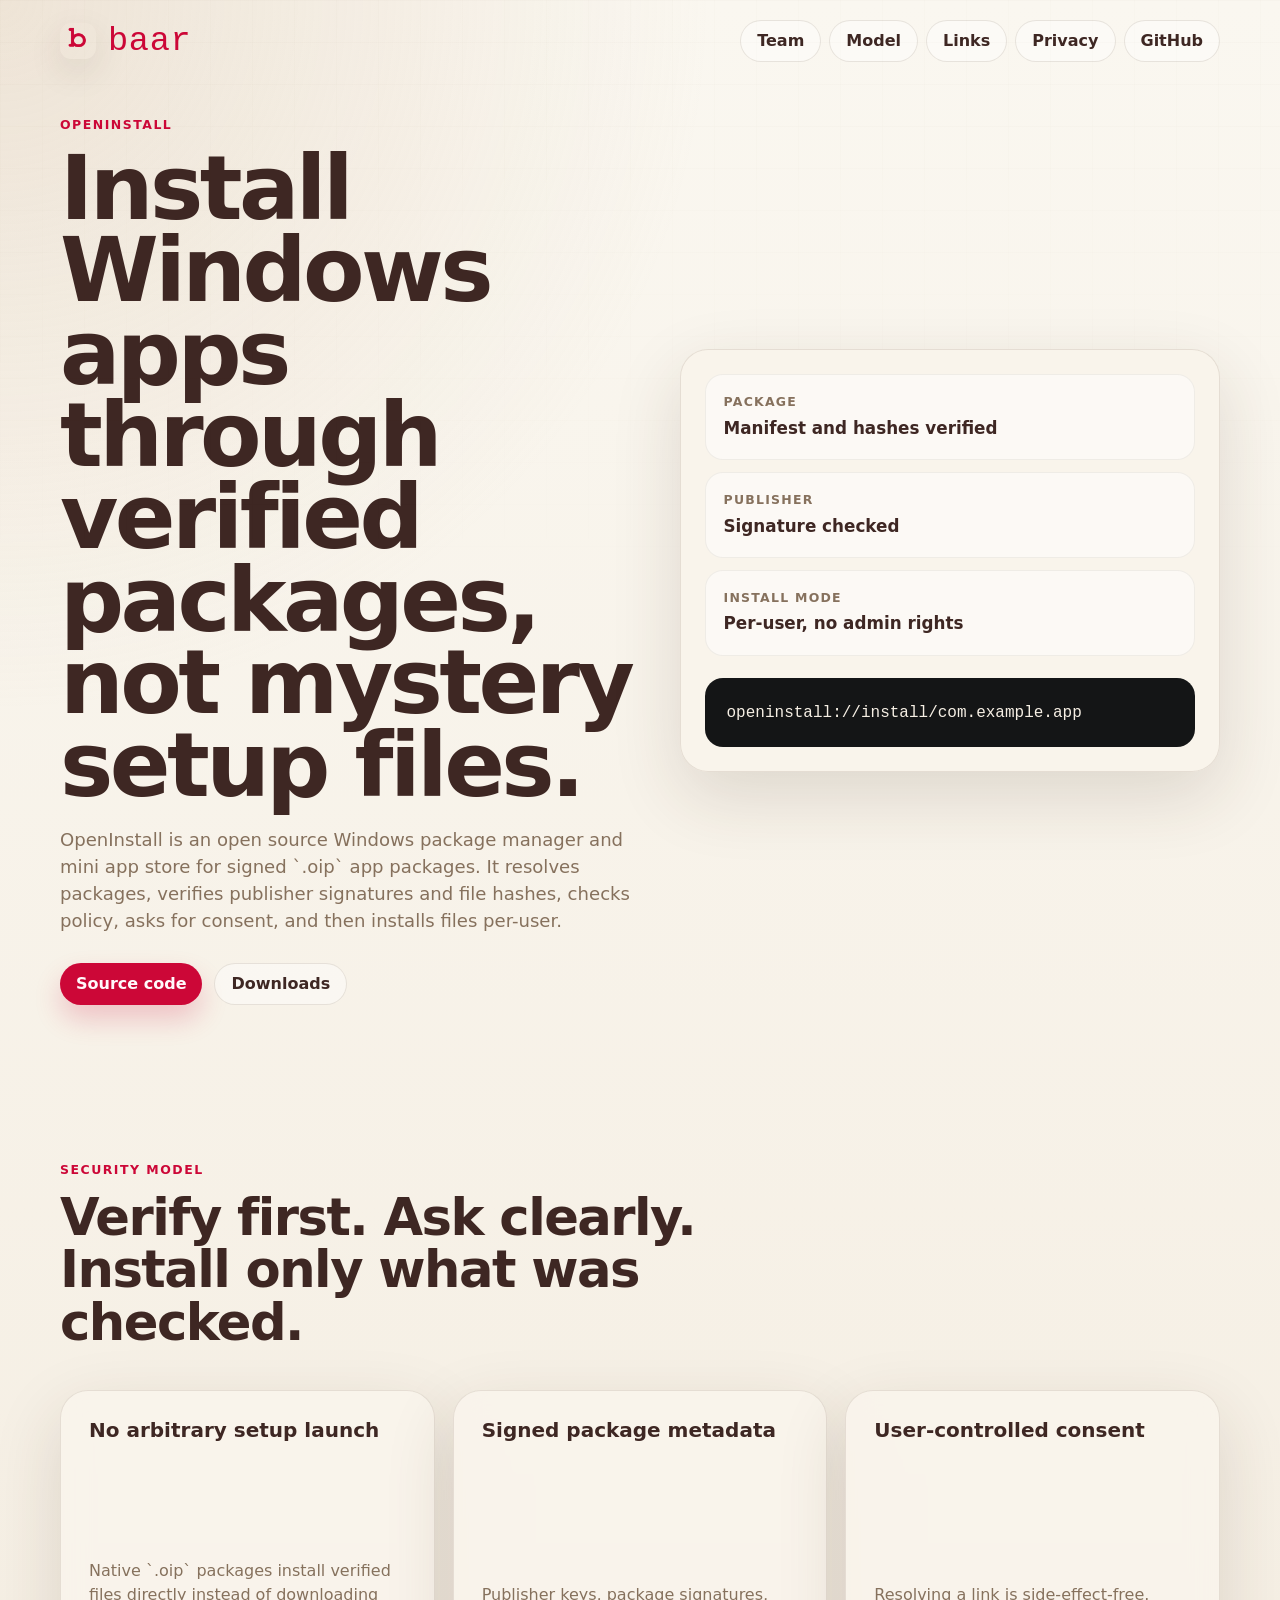
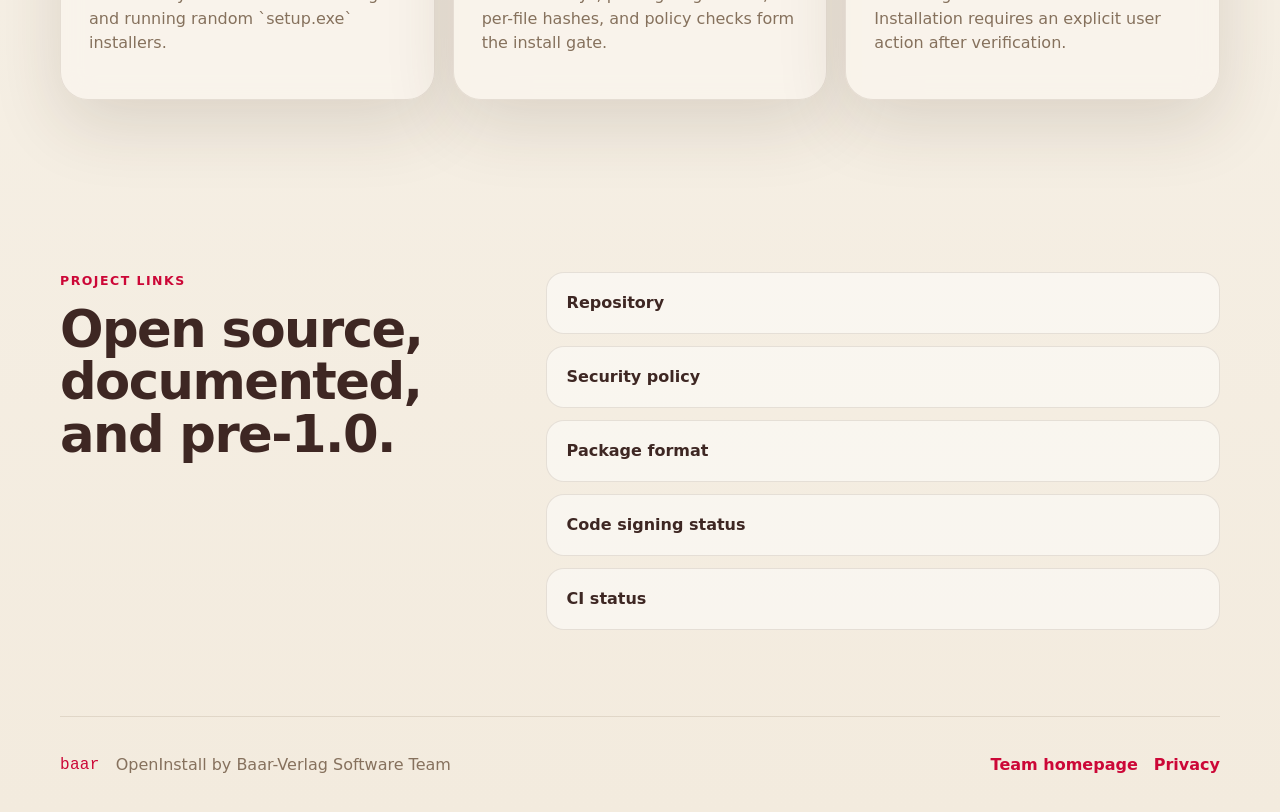
==== openinstall/index.html @ f23613c1 "site: launch Baar-Verlag software homepage" ====
<!doctype html>
<html lang="en">
  <head>
    <meta charset="utf-8" />
    <meta name="viewport" content="width=device-width, initial-scale=1" />
    <meta name="color-scheme" content="light" />
    <meta name="theme-color" content="#f7f2e8" />
    <meta
      name="description"
      content="OpenInstall is a secure Windows app installer and mini app store for signed .oip packages."
    />
    <meta property="og:title" content="OpenInstall" />
    <meta
      property="og:description"
      content="A verify-then-consent Windows installer for signed .oip packages."
    />
    <meta property="og:type" content="website" />
    <title>OpenInstall - Baar-Verlag Software Team</title>
    <link rel="icon" href="../assets/baar-icon.png" />
    <link rel="stylesheet" href="../styles.css" />
  </head>
  <body>
    <header class="site-header">
      <a class="brand" href="../" aria-label="Baar-Verlag Software Team home">
        <img src="../assets/baar-icon.png" alt="" />
        <span class="wordmark">baar</span>
      </a>
      <nav aria-label="Primary navigation">
        <a href="../">Team</a>
        <a href="#model">Model</a>
        <a href="#links">Links</a>
        <a href="../privacy.html">Privacy</a>
        <a href="https://github.com/baar-Software/OpenInstall">GitHub</a>
      </nav>
    </header>

    <main>
      <section class="hero product-hero">
        <div class="hero-copy">
          <p class="eyebrow">OpenInstall</p>
          <h1>Install Windows apps through verified packages, not mystery setup files.</h1>
          <p>
            OpenInstall is an open source Windows package manager and mini app
            store for signed `.oip` app packages. It resolves packages, verifies
            publisher signatures and file hashes, checks policy, asks for
            consent, and then installs files per-user.
          </p>
          <div class="hero-actions">
            <a class="primary-button" href="https://github.com/baar-Software/OpenInstall">Source code</a>
            <a class="ghost-button" href="https://github.com/baar-Software/OpenInstall/blob/main/DOWNLOAD.md">Downloads</a>
          </div>
        </div>

        <div class="install-panel">
          <div class="check-line ok">
            <span>Package</span>
            <strong>Manifest and hashes verified</strong>
          </div>
          <div class="check-line ok">
            <span>Publisher</span>
            <strong>Signature checked</strong>
          </div>
          <div class="check-line ok">
            <span>Install mode</span>
            <strong>Per-user, no admin rights</strong>
          </div>
          <div class="terminal-card">
            <code>openinstall://install/com.example.app</code>
          </div>
        </div>
      </section>

      <section id="model" class="section">
        <div class="section-heading">
          <p class="eyebrow">Security model</p>
          <h2>Verify first. Ask clearly. Install only what was checked.</h2>
        </div>
        <div class="product-grid">
          <article class="product-card">
            <h3>No arbitrary setup launch</h3>
            <p>
              Native `.oip` packages install verified files directly instead of
              downloading and running random `setup.exe` installers.
            </p>
          </article>
          <article class="product-card">
            <h3>Signed package metadata</h3>
            <p>
              Publisher keys, package signatures, per-file hashes, and
              policy checks form the install gate.
            </p>
          </article>
          <article class="product-card">
            <h3>User-controlled consent</h3>
            <p>
              Resolving a link is side-effect-free. Installation requires an
              explicit user action after verification.
            </p>
          </article>
        </div>
      </section>

      <section id="links" class="section split">
        <div class="section-heading">
          <p class="eyebrow">Project links</p>
          <h2>Open source, documented, and pre-1.0.</h2>
        </div>
        <div class="link-list">
          <a href="https://github.com/baar-Software/OpenInstall">Repository</a>
          <a href="https://github.com/baar-Software/OpenInstall/blob/main/SECURITY.md">Security policy</a>
          <a href="https://github.com/baar-Software/OpenInstall/blob/main/docs/oip-format.md">Package format</a>
          <a href="https://github.com/baar-Software/OpenInstall/blob/main/docs/code-signing.md">Code signing status</a>
          <a href="https://github.com/baar-Software/OpenInstall/actions">CI status</a>
        </div>
      </section>
    </main>

    <footer class="site-footer">
      <span class="wordmark">baar</span>
      <span>OpenInstall by Baar-Verlag Software Team</span>
      <a href="../">Team homepage</a>
      <a href="../privacy.html">Privacy</a>
    </footer>
  </body>
</html>
---- styles.css ----
:root {
  --paper: #f7f2e8;
  --paper-deep: #eee2cf;
  --panel: rgba(249, 244, 235, 0.94);
  --panel-strong: rgba(239, 228, 211, 0.96);
  --line: rgba(95, 75, 50, 0.13);
  --text: #5f4b32;
  --text-strong: #3e2723;
  --muted: #86715d;
  --accent: #cc0737;
  --accent-dark: #8d1534;
  --reader-bg: #141516;
  --reader-surface: #111213;
  --reader-page: #f4efe5;
  --shadow: 0 24px 70px rgba(66, 46, 31, 0.14);
  --shadow-soft: 0 12px 34px rgba(66, 46, 31, 0.1);
  --radius-lg: 28px;
  --radius-md: 18px;
  --radius-sm: 12px;
  --ease: cubic-bezier(0.22, 0.61, 0.36, 1);
  color: var(--text);
  background:
    radial-gradient(circle at top left, rgba(214, 190, 164, 0.34), transparent 26%),
    linear-gradient(180deg, #faf7f0 0%, #f3ebde 100%);
  font-family: "Segoe UI", "Helvetica Neue", system-ui, sans-serif;
  line-height: 1.5;
  font-weight: 400;
  text-rendering: optimizeLegibility;
  -webkit-font-smoothing: antialiased;
  -moz-osx-font-smoothing: grayscale;
}

* {
  box-sizing: border-box;
}

html {
  scroll-behavior: smooth;
}

body {
  min-width: 320px;
  margin: 0;
  color: var(--text);
  background:
    radial-gradient(circle at top left, rgba(214, 190, 164, 0.34), transparent 26%),
    linear-gradient(180deg, #faf7f0 0%, #f3ebde 100%);
}

body::before {
  content: "";
  position: fixed;
  inset: 0;
  pointer-events: none;
  background:
    linear-gradient(rgba(95, 75, 50, 0.035) 1px, transparent 1px),
    linear-gradient(90deg, rgba(95, 75, 50, 0.028) 1px, transparent 1px);
  background-size: 42px 42px;
  mask-image: linear-gradient(to bottom, rgba(0, 0, 0, 0.5), transparent 70%);
}

a {
  color: inherit;
}

:focus-visible {
  outline: 2px solid var(--accent);
  outline-offset: 3px;
  border-radius: 8px;
}

.site-header,
.site-footer {
  width: min(1160px, calc(100% - 40px));
  margin: 0 auto;
}

.site-header {
  min-height: 82px;
  display: flex;
  align-items: center;
  justify-content: space-between;
  gap: 24px;
}

.brand {
  display: inline-flex;
  align-items: center;
  gap: 12px;
  color: var(--accent);
  text-decoration: none;
}

.brand img {
  width: 36px;
  height: 36px;
  border-radius: 11px;
  box-shadow: var(--shadow-soft);
}

.wordmark {
  font-family: "Courier New", Courier, monospace;
  font-weight: 400;
  letter-spacing: 0.02em;
  color: var(--accent);
}

.brand .wordmark {
  font-size: 2.1rem;
}

nav {
  display: flex;
  align-items: center;
  gap: 8px;
  flex-wrap: wrap;
  justify-content: flex-end;
}

nav a,
.ghost-button,
.primary-button {
  border-radius: 999px;
  text-decoration: none;
  display: inline-flex;
  align-items: center;
  justify-content: center;
  min-height: 42px;
  padding: 0 16px;
  font-weight: 700;
  transition:
    transform 140ms var(--ease),
    box-shadow 140ms var(--ease),
    background 140ms var(--ease);
}

nav a,
.ghost-button {
  color: var(--text-strong);
  border: 1px solid var(--line);
  background: rgba(255, 255, 255, 0.42);
}

.primary-button {
  color: #fff9fb;
  background: var(--accent);
  box-shadow: 0 14px 28px rgba(204, 7, 55, 0.2);
}

nav a:hover,
.ghost-button:hover,
.primary-button:hover {
  transform: translateY(-1px);
  box-shadow: var(--shadow-soft);
}

main {
  width: min(1160px, calc(100% - 40px));
  margin: 0 auto;
}

.hero {
  min-height: calc(100vh - 82px);
  display: grid;
  grid-template-columns: minmax(0, 1.04fr) minmax(360px, 0.96fr);
  align-items: center;
  gap: 34px;
  padding: 34px 0 70px;
}

.product-hero {
  min-height: 680px;
}

.hero-copy {
  max-width: 680px;
}

.eyebrow {
  margin: 0 0 12px;
  color: var(--accent);
  font-weight: 800;
  text-transform: uppercase;
  font-size: 0.78rem;
  letter-spacing: 0.12em;
}

h1,
h2,
h3,
p {
  margin-top: 0;
}

h1 {
  margin-bottom: 20px;
  color: var(--text-strong);
  font-size: clamp(3rem, 7vw, 6.25rem);
  line-height: 0.92;
  letter-spacing: -0.04em;
}

h2 {
  color: var(--text-strong);
  font-size: clamp(2rem, 4vw, 3.4rem);
  line-height: 1.02;
  letter-spacing: -0.03em;
}

h3 {
  color: var(--text-strong);
  font-size: 1.25rem;
  line-height: 1.15;
}

.hero-copy > p:not(.eyebrow) {
  max-width: 40rem;
  color: var(--muted);
  font-size: 1.13rem;
}

.hero-actions,
.card-actions {
  display: flex;
  align-items: center;
  gap: 12px;
  flex-wrap: wrap;
  margin-top: 28px;
}

.reader-card,
.install-panel,
.product-card,
.principles article {
  background: var(--panel);
  border: 1px solid var(--line);
  border-radius: var(--radius-lg);
  box-shadow: var(--shadow);
  backdrop-filter: blur(14px);
}

.reader-card {
  overflow: hidden;
  padding: 16px;
  background: var(--reader-bg);
}

.reader-top {
  display: flex;
  gap: 7px;
  padding: 8px 8px 14px;
}

.reader-top span {
  width: 11px;
  height: 11px;
  border-radius: 50%;
  background: rgba(255, 255, 255, 0.22);
}

.reader-spread {
  display: grid;
  grid-template-columns: 1fr 1fr;
  gap: 10px;
  min-height: 420px;
}

.reader-spread article {
  display: flex;
  flex-direction: column;
  justify-content: flex-end;
  min-height: 420px;
  padding: 28px;
  border-radius: 18px;
  background:
    linear-gradient(145deg, rgba(255, 255, 255, 0.55), transparent 44%),
    var(--reader-page);
  color: var(--text);
}

.reader-spread h2 {
  font-size: 2.1rem;
}

.page-label {
  margin-bottom: auto;
  color: var(--accent);
  font-family: "Courier New", Courier, monospace;
}

.section {
  padding: 86px 0;
}

.section-heading {
  max-width: 720px;
  margin-bottom: 28px;
}

.product-grid {
  display: grid;
  grid-template-columns: repeat(3, minmax(0, 1fr));
  gap: 18px;
}

.product-card {
  min-height: 310px;
  padding: 28px;
  display: flex;
  flex-direction: column;
  justify-content: space-between;
}

.product-card.featured {
  grid-column: span 2;
  background: var(--panel-strong);
}

.product-card p,
.principles p {
  color: var(--muted);
}

.split {
  display: grid;
  grid-template-columns: minmax(260px, 0.8fr) minmax(0, 1.2fr);
  gap: 36px;
  align-items: start;
}

.principles {
  display: grid;
  gap: 14px;
}

.principles article {
  padding: 24px;
}

.install-panel {
  padding: 24px;
  display: grid;
  gap: 12px;
}

.check-line {
  display: grid;
  gap: 4px;
  padding: 18px;
  border-radius: var(--radius-md);
  background: rgba(255, 255, 255, 0.5);
  border: 1px solid rgba(95, 75, 50, 0.08);
}

.check-line span {
  color: var(--muted);
  font-size: 0.78rem;
  font-weight: 800;
  text-transform: uppercase;
  letter-spacing: 0.1em;
}

.check-line strong {
  color: var(--text-strong);
  font-size: 1.05rem;
}

.terminal-card {
  margin-top: 10px;
  padding: 22px;
  color: #f6efe4;
  background: var(--reader-bg);
  border-radius: var(--radius-md);
  overflow-wrap: anywhere;
}

.terminal-card code {
  font-family: "Cascadia Code", "Courier New", monospace;
}

.link-list {
  display: grid;
  gap: 12px;
}

.link-list a {
  padding: 18px 20px;
  color: var(--text-strong);
  text-decoration: none;
  border: 1px solid var(--line);
  border-radius: var(--radius-md);
  background: rgba(255, 255, 255, 0.48);
  font-weight: 750;
}

.site-footer {
  min-height: 96px;
  display: flex;
  align-items: center;
  gap: 16px;
  flex-wrap: wrap;
  color: var(--muted);
  border-top: 1px solid var(--line);
}

.site-footer a {
  color: var(--accent);
  font-weight: 700;
  text-decoration: none;
}

.site-footer a:first-of-type {
  margin-left: auto;
}

.text-page {
  max-width: 820px;
  min-height: calc(100vh - 178px);
}

.text-page h1 {
  font-size: clamp(3rem, 8vw, 5.2rem);
}

.text-page p {
  color: var(--muted);
  font-size: 1.08rem;
}

@media (max-width: 880px) {
  .site-header {
    align-items: flex-start;
    flex-direction: column;
    padding: 18px 0;
  }

  nav {
    justify-content: flex-start;
  }

  .hero,
  .split {
    grid-template-columns: 1fr;
  }

  .hero {
    min-height: auto;
    padding-top: 42px;
  }

  .product-grid {
    grid-template-columns: 1fr;
  }

  .product-card.featured {
    grid-column: auto;
  }
}

@media (max-width: 560px) {
  .site-header,
  .site-footer,
  main {
    width: min(100% - 28px, 1160px);
  }

  h1 {
    font-size: clamp(2.5rem, 16vw, 4rem);
  }

  .reader-spread {
    grid-template-columns: 1fr;
  }

  .reader-spread article {
    min-height: 280px;
  }

  nav a,
  .primary-button,
  .ghost-button {
    width: 100%;
  }

  .site-footer a {
    margin-left: 0;
  }

  .site-footer a:first-of-type {
    margin-left: 0;
  }
}
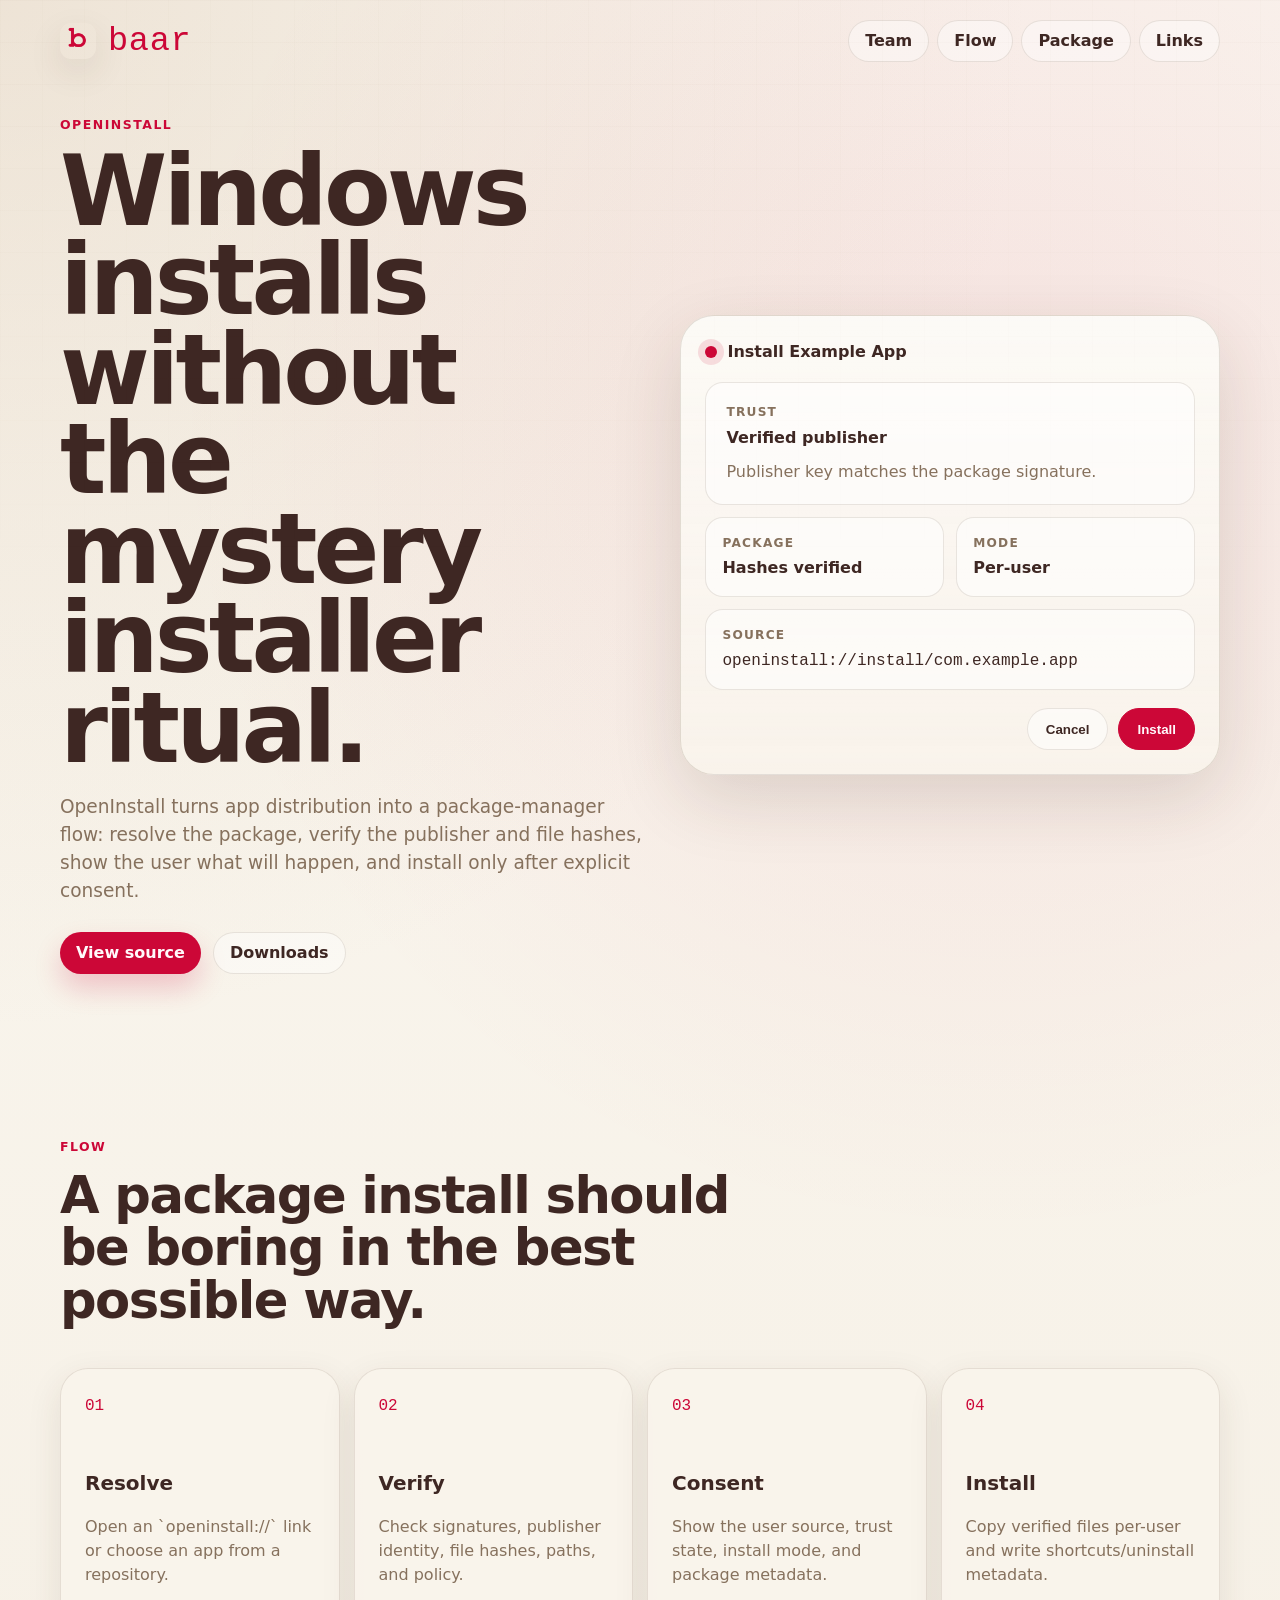
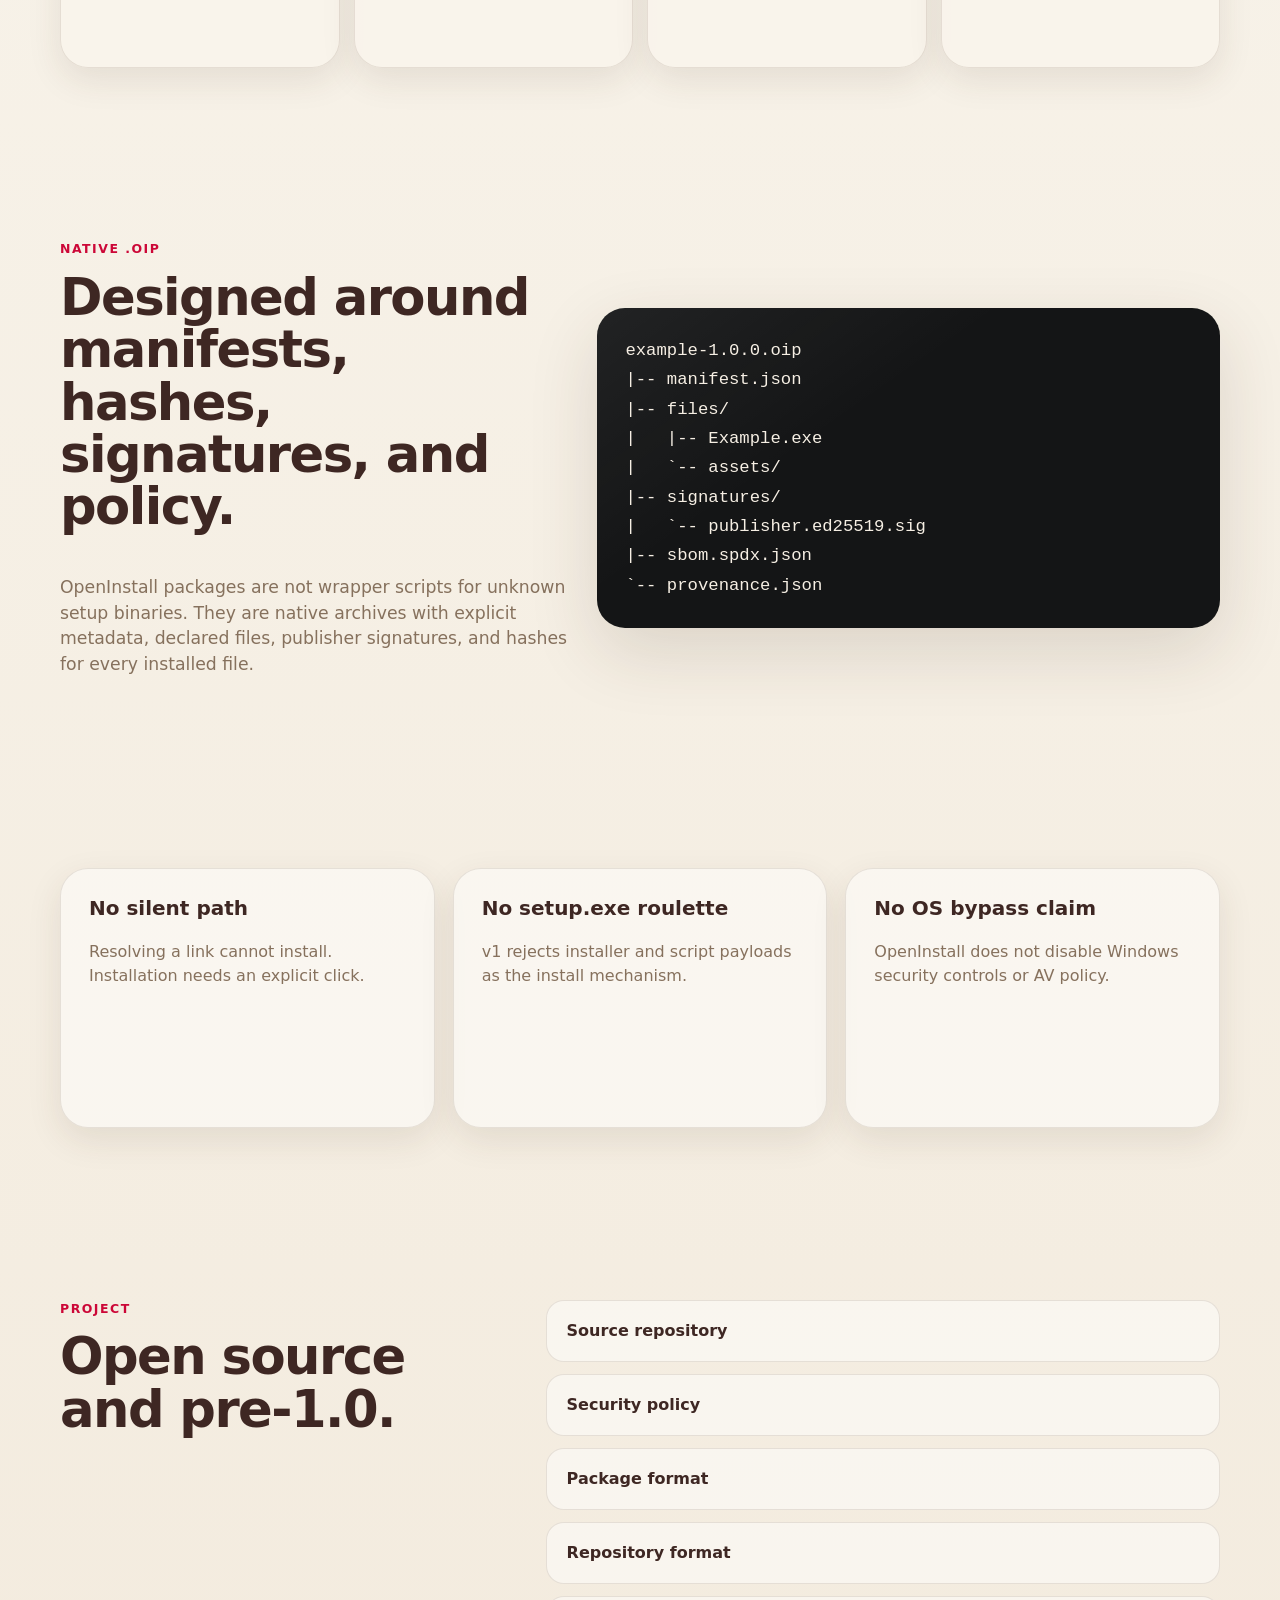
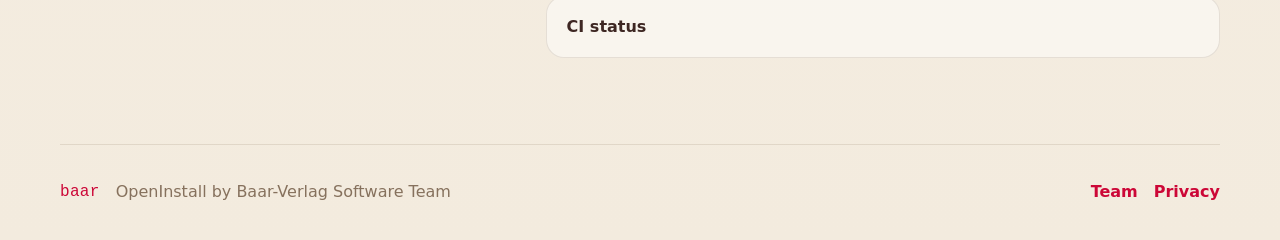
==== commit f719142d: "site: refine team and OpenInstall landing pages" ====
--- a/openinstall/index.html
+++ b/openinstall/index.html
@@ -7,19 +7,19 @@
     <meta name="theme-color" content="#f7f2e8" />
     <meta
       name="description"
-      content="OpenInstall is a secure Windows app installer and mini app store for signed .oip packages."
+      content="OpenInstall is a verify-then-consent Windows app installer for signed .oip packages."
     />
     <meta property="og:title" content="OpenInstall" />
     <meta
       property="og:description"
-      content="A verify-then-consent Windows installer for signed .oip packages."
+      content="A cleaner Windows install flow built around package signatures, file hashes, and explicit consent."
     />
     <meta property="og:type" content="website" />
-    <title>OpenInstall - Baar-Verlag Software Team</title>
+    <title>OpenInstall - Verified Windows app installation</title>
     <link rel="icon" href="../assets/baar-icon.png" />
     <link rel="stylesheet" href="../styles.css" />
   </head>
-  <body>
+  <body class="openinstall-page">
     <header class="site-header">
       <a class="brand" href="../" aria-label="Baar-Verlag Software Team home">
         <img src="../assets/baar-icon.png" alt="" />
@@ -27,89 +27,134 @@
       </a>
       <nav aria-label="Primary navigation">
         <a href="../">Team</a>
-        <a href="#model">Model</a>
+        <a href="#flow">Flow</a>
+        <a href="#package">Package</a>
         <a href="#links">Links</a>
-        <a href="../privacy.html">Privacy</a>
-        <a href="https://github.com/baar-Software/OpenInstall">GitHub</a>
       </nav>
     </header>
 
     <main>
-      <section class="hero product-hero">
-        <div class="hero-copy">
+      <section class="oi-hero">
+        <div class="oi-copy">
           <p class="eyebrow">OpenInstall</p>
-          <h1>Install Windows apps through verified packages, not mystery setup files.</h1>
+          <h1>Windows installs without the mystery installer ritual.</h1>
           <p>
-            OpenInstall is an open source Windows package manager and mini app
-            store for signed `.oip` app packages. It resolves packages, verifies
-            publisher signatures and file hashes, checks policy, asks for
-            consent, and then installs files per-user.
+            OpenInstall turns app distribution into a package-manager flow:
+            resolve the package, verify the publisher and file hashes, show the
+            user what will happen, and install only after explicit consent.
           </p>
           <div class="hero-actions">
-            <a class="primary-button" href="https://github.com/baar-Software/OpenInstall">Source code</a>
+            <a class="primary-button" href="https://github.com/baar-Software/OpenInstall">View source</a>
             <a class="ghost-button" href="https://github.com/baar-Software/OpenInstall/blob/main/DOWNLOAD.md">Downloads</a>
           </div>
         </div>
 
-        <div class="install-panel">
-          <div class="check-line ok">
-            <span>Package</span>
-            <strong>Manifest and hashes verified</strong>
+        <aside class="consent-preview" aria-label="OpenInstall verification preview">
+          <div class="preview-title">
+            <span class="status-dot"></span>
+            <strong>Install Example App</strong>
           </div>
-          <div class="check-line ok">
-            <span>Publisher</span>
-            <strong>Signature checked</strong>
+          <div class="trust-card">
+            <span>Trust</span>
+            <strong>Verified publisher</strong>
+            <p>Publisher key matches the package signature.</p>
           </div>
-          <div class="check-line ok">
-            <span>Install mode</span>
-            <strong>Per-user, no admin rights</strong>
+          <div class="preview-grid">
+            <div>
+              <span>Package</span>
+              <strong>Hashes verified</strong>
+            </div>
+            <div>
+              <span>Mode</span>
+              <strong>Per-user</strong>
+            </div>
           </div>
-          <div class="terminal-card">
+          <div class="preview-source">
+            <span>Source</span>
             <code>openinstall://install/com.example.app</code>
           </div>
-        </div>
+          <div class="preview-actions">
+            <button type="button">Cancel</button>
+            <button type="button">Install</button>
+          </div>
+        </aside>
       </section>
 
-      <section id="model" class="section">
+      <section id="flow" class="flow-section">
         <div class="section-heading">
-          <p class="eyebrow">Security model</p>
-          <h2>Verify first. Ask clearly. Install only what was checked.</h2>
+          <p class="eyebrow">Flow</p>
+          <h2>A package install should be boring in the best possible way.</h2>
         </div>
-        <div class="product-grid">
-          <article class="product-card">
-            <h3>No arbitrary setup launch</h3>
-            <p>
-              Native `.oip` packages install verified files directly instead of
-              downloading and running random `setup.exe` installers.
-            </p>
+        <div class="flow-rail">
+          <article>
+            <span>01</span>
+            <h3>Resolve</h3>
+            <p>Open an `openinstall://` link or choose an app from a repository.</p>
           </article>
-          <article class="product-card">
-            <h3>Signed package metadata</h3>
-            <p>
-              Publisher keys, package signatures, per-file hashes, and
-              policy checks form the install gate.
-            </p>
+          <article>
+            <span>02</span>
+            <h3>Verify</h3>
+            <p>Check signatures, publisher identity, file hashes, paths, and policy.</p>
           </article>
-          <article class="product-card">
-            <h3>User-controlled consent</h3>
-            <p>
-              Resolving a link is side-effect-free. Installation requires an
-              explicit user action after verification.
-            </p>
+          <article>
+            <span>03</span>
+            <h3>Consent</h3>
+            <p>Show the user source, trust state, install mode, and package metadata.</p>
+          </article>
+          <article>
+            <span>04</span>
+            <h3>Install</h3>
+            <p>Copy verified files per-user and write shortcuts/uninstall metadata.</p>
           </article>
         </div>
       </section>
 
+      <section id="package" class="package-section">
+        <div class="package-copy">
+          <p class="eyebrow">Native .oip</p>
+          <h2>Designed around manifests, hashes, signatures, and policy.</h2>
+          <p>
+            OpenInstall packages are not wrapper scripts for unknown setup
+            binaries. They are native archives with explicit metadata, declared
+            files, publisher signatures, and hashes for every installed file.
+          </p>
+        </div>
+        <pre class="package-tree"><code>example-1.0.0.oip
+|-- manifest.json
+|-- files/
+|   |-- Example.exe
+|   `-- assets/
+|-- signatures/
+|   `-- publisher.ed25519.sig
+|-- sbom.spdx.json
+`-- provenance.json</code></pre>
+      </section>
+
+      <section class="promise-grid">
+        <article>
+          <h3>No silent path</h3>
+          <p>Resolving a link cannot install. Installation needs an explicit click.</p>
+        </article>
+        <article>
+          <h3>No setup.exe roulette</h3>
+          <p>v1 rejects installer and script payloads as the install mechanism.</p>
+        </article>
+        <article>
+          <h3>No OS bypass claim</h3>
+          <p>OpenInstall does not disable Windows security controls or AV policy.</p>
+        </article>
+      </section>
+
       <section id="links" class="section split">
         <div class="section-heading">
-          <p class="eyebrow">Project links</p>
-          <h2>Open source, documented, and pre-1.0.</h2>
+          <p class="eyebrow">Project</p>
+          <h2>Open source and pre-1.0.</h2>
         </div>
         <div class="link-list">
-          <a href="https://github.com/baar-Software/OpenInstall">Repository</a>
+          <a href="https://github.com/baar-Software/OpenInstall">Source repository</a>
           <a href="https://github.com/baar-Software/OpenInstall/blob/main/SECURITY.md">Security policy</a>
           <a href="https://github.com/baar-Software/OpenInstall/blob/main/docs/oip-format.md">Package format</a>
-          <a href="https://github.com/baar-Software/OpenInstall/blob/main/docs/code-signing.md">Code signing status</a>
+          <a href="https://github.com/baar-Software/OpenInstall/blob/main/docs/openinstall-repos.md">Repository format</a>
           <a href="https://github.com/baar-Software/OpenInstall/actions">CI status</a>
         </div>
       </section>
@@ -118,7 +163,7 @@
     <footer class="site-footer">
       <span class="wordmark">baar</span>
       <span>OpenInstall by Baar-Verlag Software Team</span>
-      <a href="../">Team homepage</a>
+      <a href="../">Team</a>
       <a href="../privacy.html">Privacy</a>
     </footer>
   </body>
--- a/styles.css
+++ b/styles.css
@@ -413,6 +413,300 @@
   margin-left: auto;
 }
 
+.brand-hero {
+  min-height: calc(100vh - 82px);
+  display: grid;
+  align-items: center;
+  padding: 44px 0 88px;
+  position: relative;
+}
+
+.brand-hero-inner {
+  max-width: 980px;
+  position: relative;
+  z-index: 1;
+}
+
+.brand-hero h1 {
+  max-width: 950px;
+  font-size: clamp(4rem, 12vw, 10.5rem);
+  line-height: 0.82;
+  letter-spacing: -0.075em;
+}
+
+.brand-hero p:not(.eyebrow) {
+  max-width: 680px;
+  color: var(--muted);
+  font-size: clamp(1.1rem, 2vw, 1.36rem);
+}
+
+.brand-monogram {
+  position: absolute;
+  right: 0;
+  bottom: 42px;
+  width: min(440px, 48vw);
+  aspect-ratio: 1;
+  display: grid;
+  place-items: center;
+  border: 1px solid var(--line);
+  border-radius: 50%;
+  background:
+    radial-gradient(circle at 36% 30%, rgba(255, 255, 255, 0.72), transparent 34%),
+    rgba(239, 228, 211, 0.56);
+  box-shadow: var(--shadow);
+  opacity: 0.9;
+}
+
+.brand-monogram .wordmark {
+  font-size: clamp(3.5rem, 9vw, 7rem);
+}
+
+.studio-panel,
+.contact-band {
+  display: grid;
+  grid-template-columns: minmax(260px, 0.9fr) minmax(0, 1.1fr);
+  gap: 38px;
+  align-items: end;
+  padding: 42px;
+  border: 1px solid var(--line);
+  border-radius: var(--radius-lg);
+  background: var(--panel);
+  box-shadow: var(--shadow);
+}
+
+.studio-panel p,
+.contact-band p {
+  color: var(--muted);
+  font-size: 1.08rem;
+}
+
+.standards-grid {
+  display: grid;
+  grid-template-columns: repeat(3, minmax(0, 1fr));
+  gap: 18px;
+  padding: 86px 0;
+}
+
+.standards-grid article,
+.promise-grid article {
+  min-height: 260px;
+  padding: 28px;
+  border: 1px solid var(--line);
+  border-radius: var(--radius-lg);
+  background: rgba(255, 255, 255, 0.48);
+  box-shadow: var(--shadow-soft);
+}
+
+.standards-grid span,
+.flow-rail span {
+  display: inline-flex;
+  margin-bottom: 54px;
+  color: var(--accent);
+  font-family: "Courier New", Courier, monospace;
+}
+
+.standards-grid p,
+.promise-grid p {
+  color: var(--muted);
+}
+
+.contact-band {
+  margin-bottom: 90px;
+  align-items: center;
+}
+
+.openinstall-page {
+  background:
+    radial-gradient(circle at 78% 12%, rgba(204, 7, 55, 0.08), transparent 26%),
+    radial-gradient(circle at top left, rgba(214, 190, 164, 0.34), transparent 28%),
+    linear-gradient(180deg, #faf7f0 0%, #f3ebde 100%);
+}
+
+.oi-hero {
+  min-height: calc(100vh - 82px);
+  display: grid;
+  grid-template-columns: minmax(0, 1.04fr) minmax(380px, 0.96fr);
+  align-items: center;
+  gap: 36px;
+  padding: 34px 0 78px;
+}
+
+.oi-copy h1 {
+  font-size: clamp(3.35rem, 7.6vw, 7.2rem);
+}
+
+.oi-copy p:not(.eyebrow) {
+  max-width: 44rem;
+  color: var(--muted);
+  font-size: 1.16rem;
+}
+
+.consent-preview {
+  padding: 24px;
+  border: 1px solid rgba(95, 75, 50, 0.16);
+  border-radius: 34px;
+  background:
+    linear-gradient(180deg, rgba(255, 255, 255, 0.55), transparent),
+    var(--panel);
+  box-shadow: var(--shadow);
+}
+
+.preview-title {
+  display: flex;
+  align-items: center;
+  gap: 10px;
+  padding-bottom: 18px;
+  color: var(--text-strong);
+}
+
+.status-dot {
+  width: 12px;
+  height: 12px;
+  border-radius: 50%;
+  background: var(--accent);
+  box-shadow: 0 0 0 7px rgba(204, 7, 55, 0.12);
+}
+
+.trust-card,
+.preview-grid > div,
+.preview-source {
+  border: 1px solid var(--line);
+  border-radius: var(--radius-md);
+  background: rgba(255, 255, 255, 0.55);
+}
+
+.trust-card {
+  padding: 20px;
+}
+
+.trust-card span,
+.preview-grid span,
+.preview-source span {
+  display: block;
+  margin-bottom: 4px;
+  color: var(--muted);
+  font-size: 0.76rem;
+  font-weight: 800;
+  letter-spacing: 0.1em;
+  text-transform: uppercase;
+}
+
+.trust-card strong,
+.preview-grid strong {
+  color: var(--text-strong);
+}
+
+.trust-card p {
+  margin: 10px 0 0;
+  color: var(--muted);
+}
+
+.preview-grid {
+  display: grid;
+  grid-template-columns: 1fr 1fr;
+  gap: 12px;
+  margin-top: 12px;
+}
+
+.preview-grid > div,
+.preview-source {
+  padding: 16px;
+}
+
+.preview-source {
+  margin-top: 12px;
+  overflow-wrap: anywhere;
+}
+
+.preview-source code {
+  color: var(--text-strong);
+  font-family: "Cascadia Code", "Courier New", monospace;
+}
+
+.preview-actions {
+  display: flex;
+  justify-content: flex-end;
+  gap: 10px;
+  margin-top: 18px;
+}
+
+.preview-actions button {
+  min-height: 42px;
+  padding: 0 18px;
+  border: 1px solid var(--line);
+  border-radius: 999px;
+  background: rgba(255, 255, 255, 0.55);
+  color: var(--text-strong);
+  font-weight: 800;
+}
+
+.preview-actions button:last-child {
+  border-color: var(--accent);
+  background: var(--accent);
+  color: #fff9fb;
+}
+
+.flow-section,
+.package-section,
+.promise-grid {
+  padding: 86px 0;
+}
+
+.flow-rail {
+  display: grid;
+  grid-template-columns: repeat(4, minmax(0, 1fr));
+  gap: 14px;
+}
+
+.flow-rail article {
+  min-height: 300px;
+  padding: 24px;
+  border: 1px solid var(--line);
+  border-radius: var(--radius-lg);
+  background: var(--panel);
+  box-shadow: var(--shadow-soft);
+}
+
+.flow-rail p {
+  color: var(--muted);
+}
+
+.package-section {
+  display: grid;
+  grid-template-columns: minmax(0, 0.9fr) minmax(360px, 1.1fr);
+  gap: 28px;
+  align-items: center;
+}
+
+.package-copy p:not(.eyebrow) {
+  color: var(--muted);
+  font-size: 1.08rem;
+}
+
+.package-tree {
+  margin: 0;
+  padding: 28px;
+  color: #f6efe4;
+  background:
+    linear-gradient(145deg, rgba(255, 255, 255, 0.06), transparent 38%),
+    var(--reader-bg);
+  border-radius: var(--radius-lg);
+  box-shadow: var(--shadow);
+  overflow: auto;
+}
+
+.package-tree code {
+  font-family: "Cascadia Code", "Courier New", monospace;
+  font-size: clamp(0.92rem, 1.6vw, 1.08rem);
+  line-height: 1.7;
+}
+
+.promise-grid {
+  display: grid;
+  grid-template-columns: repeat(3, minmax(0, 1fr));
+  gap: 18px;
+}
+
 .text-page {
   max-width: 820px;
   min-height: calc(100vh - 178px);
@@ -439,7 +733,11 @@
   }
 
   .hero,
-  .split {
+  .split,
+  .oi-hero,
+  .studio-panel,
+  .contact-band,
+  .package-section {
     grid-template-columns: 1fr;
   }
 
@@ -448,12 +746,22 @@
     padding-top: 42px;
   }
 
-  .product-grid {
+  .product-grid,
+  .standards-grid,
+  .flow-rail,
+  .promise-grid {
     grid-template-columns: 1fr;
   }
 
   .product-card.featured {
     grid-column: auto;
+  }
+
+  .brand-monogram {
+    position: relative;
+    inset: auto;
+    width: min(320px, 80vw);
+    margin-top: 34px;
   }
 }
 
@@ -489,4 +797,14 @@
   .site-footer a:first-of-type {
     margin-left: 0;
   }
-}
+
+  .studio-panel,
+  .contact-band,
+  .consent-preview {
+    padding: 22px;
+  }
+
+  .preview-grid {
+    grid-template-columns: 1fr;
+  }
+}
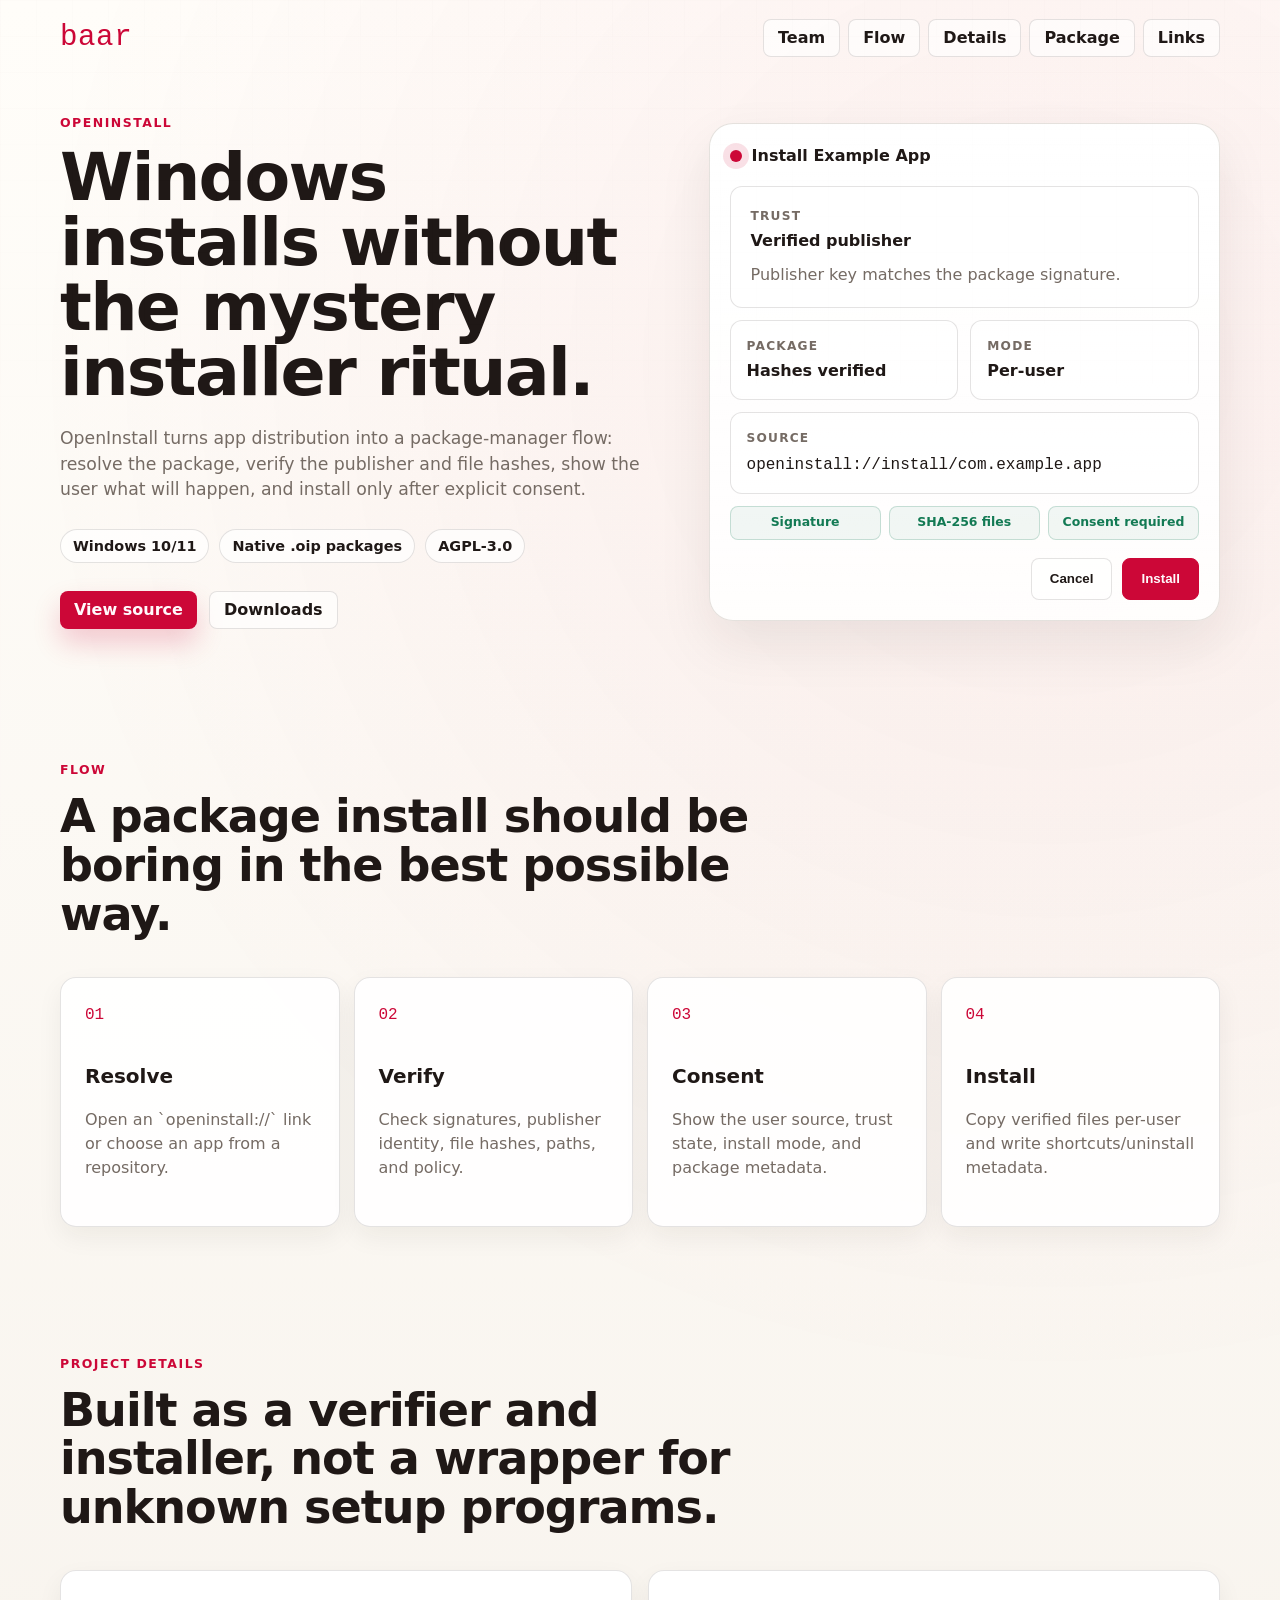
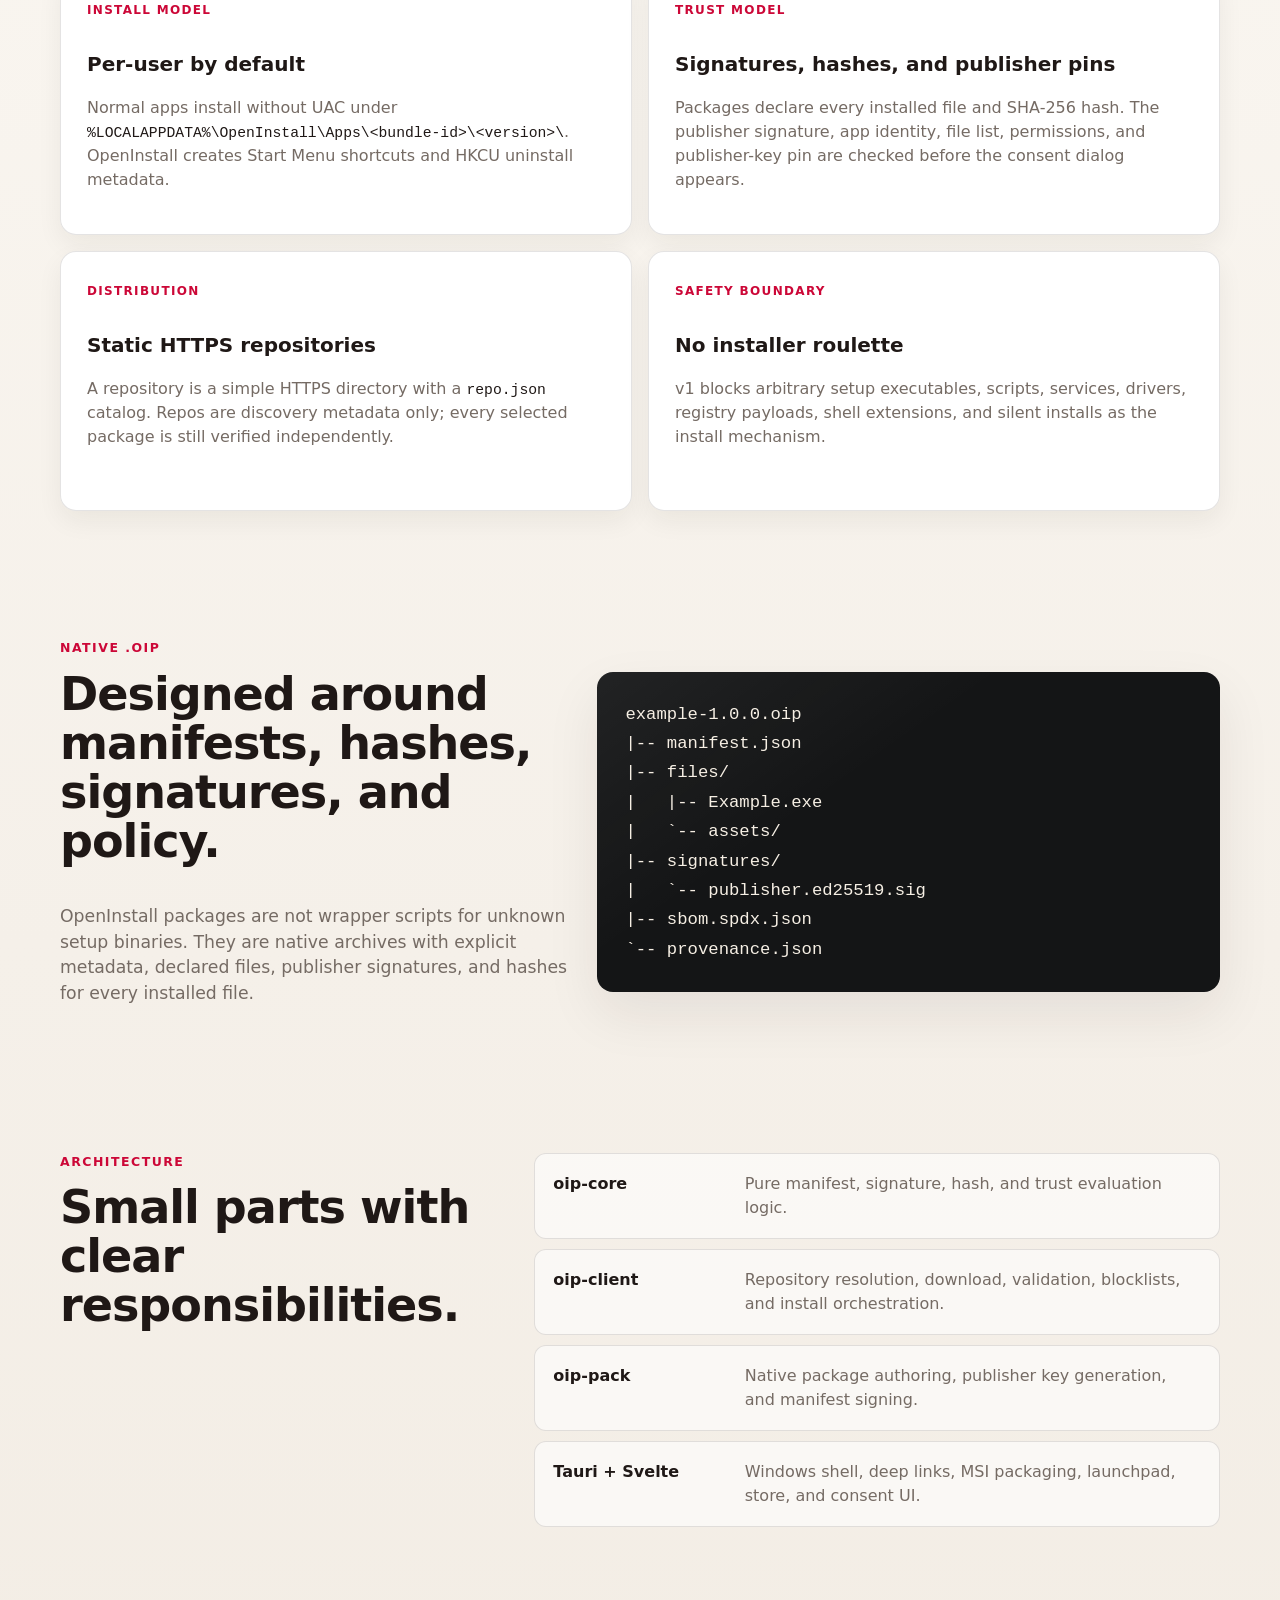
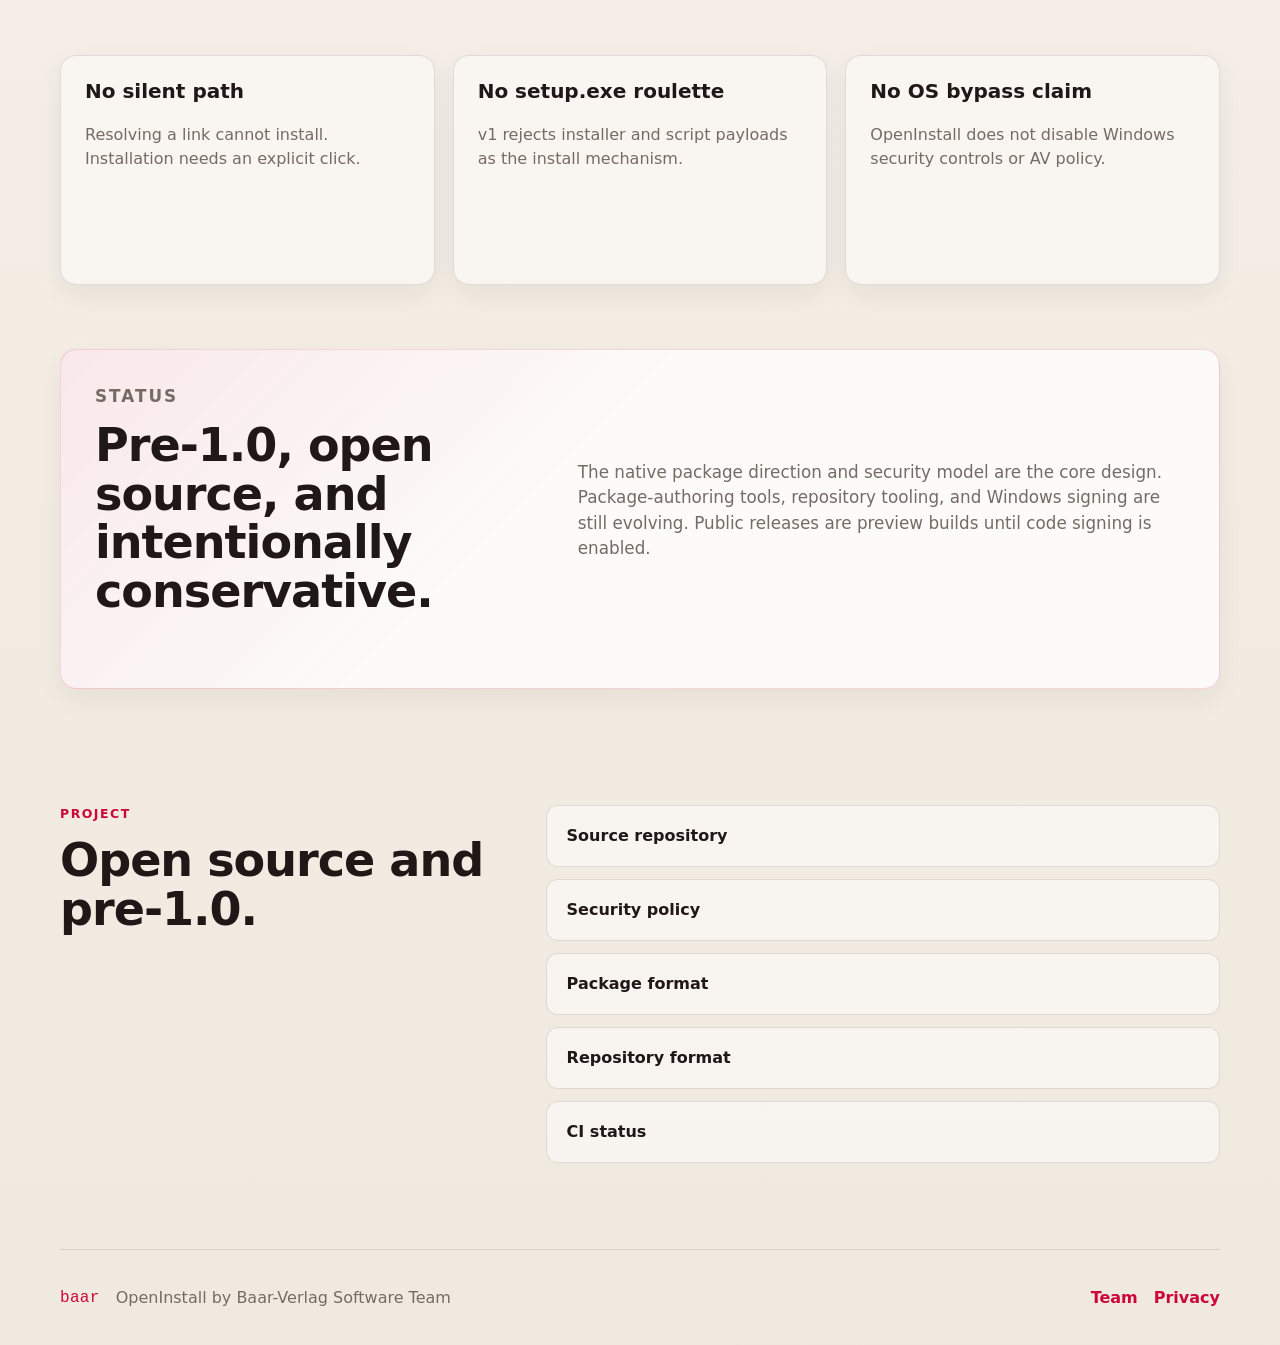
==== commit c12bc121: "site: expand OpenInstall product page" ====
--- a/openinstall/index.html
+++ b/openinstall/index.html
@@ -22,12 +22,12 @@
   <body class="openinstall-page">
     <header class="site-header">
       <a class="brand" href="../" aria-label="Baar-Verlag Software Team home">
-        <img src="../assets/baar-icon.png" alt="" />
         <span class="wordmark">baar</span>
       </a>
       <nav aria-label="Primary navigation">
         <a href="../">Team</a>
         <a href="#flow">Flow</a>
+        <a href="#details">Details</a>
         <a href="#package">Package</a>
         <a href="#links">Links</a>
       </nav>
@@ -43,6 +43,11 @@
             resolve the package, verify the publisher and file hashes, show the
             user what will happen, and install only after explicit consent.
           </p>
+          <div class="metric-strip" aria-label="OpenInstall project facts">
+            <span>Windows 10/11</span>
+            <span>Native .oip packages</span>
+            <span>AGPL-3.0</span>
+          </div>
           <div class="hero-actions">
             <a class="primary-button" href="https://github.com/baar-Software/OpenInstall">View source</a>
             <a class="ghost-button" href="https://github.com/baar-Software/OpenInstall/blob/main/DOWNLOAD.md">Downloads</a>
@@ -73,6 +78,11 @@
             <span>Source</span>
             <code>openinstall://install/com.example.app</code>
           </div>
+          <div class="preview-checks">
+            <span>Signature</span>
+            <span>SHA-256 files</span>
+            <span>Consent required</span>
+          </div>
           <div class="preview-actions">
             <button type="button">Cancel</button>
             <button type="button">Install</button>
@@ -105,6 +115,51 @@
             <span>04</span>
             <h3>Install</h3>
             <p>Copy verified files per-user and write shortcuts/uninstall metadata.</p>
+          </article>
+        </div>
+      </section>
+
+      <section id="details" class="detail-section">
+        <div class="section-heading">
+          <p class="eyebrow">Project details</p>
+          <h2>Built as a verifier and installer, not a wrapper for unknown setup programs.</h2>
+        </div>
+        <div class="detail-grid">
+          <article>
+            <span>Install model</span>
+            <h3>Per-user by default</h3>
+            <p>
+              Normal apps install without UAC under
+              <code>%LOCALAPPDATA%\OpenInstall\Apps\&lt;bundle-id&gt;\&lt;version&gt;\</code>.
+              OpenInstall creates Start Menu shortcuts and HKCU uninstall metadata.
+            </p>
+          </article>
+          <article>
+            <span>Trust model</span>
+            <h3>Signatures, hashes, and publisher pins</h3>
+            <p>
+              Packages declare every installed file and SHA-256 hash. The publisher
+              signature, app identity, file list, permissions, and publisher-key pin
+              are checked before the consent dialog appears.
+            </p>
+          </article>
+          <article>
+            <span>Distribution</span>
+            <h3>Static HTTPS repositories</h3>
+            <p>
+              A repository is a simple HTTPS directory with a <code>repo.json</code>
+              catalog. Repos are discovery metadata only; every selected package is
+              still verified independently.
+            </p>
+          </article>
+          <article>
+            <span>Safety boundary</span>
+            <h3>No installer roulette</h3>
+            <p>
+              v1 blocks arbitrary setup executables, scripts, services, drivers,
+              registry payloads, shell extensions, and silent installs as the install
+              mechanism.
+            </p>
           </article>
         </div>
       </section>
@@ -128,6 +183,31 @@
 |   `-- publisher.ed25519.sig
 |-- sbom.spdx.json
 `-- provenance.json</code></pre>
+      </section>
+
+      <section class="architecture-section">
+        <div>
+          <p class="eyebrow">Architecture</p>
+          <h2>Small parts with clear responsibilities.</h2>
+        </div>
+        <div class="architecture-list">
+          <article>
+            <strong>oip-core</strong>
+            <span>Pure manifest, signature, hash, and trust evaluation logic.</span>
+          </article>
+          <article>
+            <strong>oip-client</strong>
+            <span>Repository resolution, download, validation, blocklists, and install orchestration.</span>
+          </article>
+          <article>
+            <strong>oip-pack</strong>
+            <span>Native package authoring, publisher key generation, and manifest signing.</span>
+          </article>
+          <article>
+            <strong>Tauri + Svelte</strong>
+            <span>Windows shell, deep links, MSI packaging, launchpad, store, and consent UI.</span>
+          </article>
+        </div>
       </section>
 
       <section class="promise-grid">
@@ -145,6 +225,18 @@
         </article>
       </section>
 
+      <section class="status-panel">
+        <div>
+          <p class="eyebrow">Status</p>
+          <h2>Pre-1.0, open source, and intentionally conservative.</h2>
+        </div>
+        <p>
+          The native package direction and security model are the core design.
+          Package-authoring tools, repository tooling, and Windows signing are still
+          evolving. Public releases are preview builds until code signing is enabled.
+        </p>
+      </section>
+
       <section id="links" class="section split">
         <div class="section-heading">
           <p class="eyebrow">Project</p>
--- a/styles.css
+++ b/styles.css
@@ -1,27 +1,28 @@
 :root {
-  --paper: #f7f2e8;
-  --paper-deep: #eee2cf;
-  --panel: rgba(249, 244, 235, 0.94);
-  --panel-strong: rgba(239, 228, 211, 0.96);
-  --line: rgba(95, 75, 50, 0.13);
-  --text: #5f4b32;
-  --text-strong: #3e2723;
-  --muted: #86715d;
+  --paper: #fbfaf8;
+  --paper-deep: #f0ebe3;
+  --panel: rgba(255, 255, 255, 0.88);
+  --panel-strong: rgba(255, 255, 255, 0.96);
+  --line: rgba(35, 28, 24, 0.12);
+  --text: #4e4641;
+  --text-strong: #1f1816;
+  --muted: #756b64;
   --accent: #cc0737;
   --accent-dark: #8d1534;
+  --success: #137a54;
   --reader-bg: #141516;
   --reader-surface: #111213;
   --reader-page: #f4efe5;
-  --shadow: 0 24px 70px rgba(66, 46, 31, 0.14);
-  --shadow-soft: 0 12px 34px rgba(66, 46, 31, 0.1);
-  --radius-lg: 28px;
-  --radius-md: 18px;
-  --radius-sm: 12px;
+  --shadow: 0 22px 54px rgba(34, 26, 20, 0.08);
+  --shadow-soft: 0 10px 26px rgba(34, 26, 20, 0.06);
+  --radius-lg: 16px;
+  --radius-md: 12px;
+  --radius-sm: 8px;
   --ease: cubic-bezier(0.22, 0.61, 0.36, 1);
   color: var(--text);
   background:
-    radial-gradient(circle at top left, rgba(214, 190, 164, 0.34), transparent 26%),
-    linear-gradient(180deg, #faf7f0 0%, #f3ebde 100%);
+    linear-gradient(135deg, rgba(204, 7, 55, 0.025), transparent 24%),
+    linear-gradient(180deg, #fffdf9 0%, #f3eee6 100%);
   font-family: "Segoe UI", "Helvetica Neue", system-ui, sans-serif;
   line-height: 1.5;
   font-weight: 400;
@@ -43,8 +44,9 @@
   margin: 0;
   color: var(--text);
   background:
-    radial-gradient(circle at top left, rgba(214, 190, 164, 0.34), transparent 26%),
-    linear-gradient(180deg, #faf7f0 0%, #f3ebde 100%);
+    linear-gradient(135deg, rgba(204, 7, 55, 0.025), transparent 24%),
+    linear-gradient(180deg, #fffdf9 0%, #f3eee6 100%);
+  overflow-x: hidden;
 }
 
 body::before {
@@ -53,10 +55,10 @@
   inset: 0;
   pointer-events: none;
   background:
-    linear-gradient(rgba(95, 75, 50, 0.035) 1px, transparent 1px),
-    linear-gradient(90deg, rgba(95, 75, 50, 0.028) 1px, transparent 1px);
-  background-size: 42px 42px;
-  mask-image: linear-gradient(to bottom, rgba(0, 0, 0, 0.5), transparent 70%);
+    linear-gradient(rgba(56, 41, 31, 0.025) 1px, transparent 1px),
+    linear-gradient(90deg, rgba(56, 41, 31, 0.018) 1px, transparent 1px);
+  background-size: 36px 36px;
+  mask-image: linear-gradient(to bottom, rgba(0, 0, 0, 0.32), transparent 62%);
 }
 
 a {
@@ -76,7 +78,7 @@
 }
 
 .site-header {
-  min-height: 82px;
+  min-height: 76px;
   display: flex;
   align-items: center;
   justify-content: space-between;
@@ -86,16 +88,15 @@
 .brand {
   display: inline-flex;
   align-items: center;
-  gap: 12px;
   color: var(--accent);
   text-decoration: none;
 }
 
 .brand img {
-  width: 36px;
-  height: 36px;
-  border-radius: 11px;
-  box-shadow: var(--shadow-soft);
+  width: 30px;
+  height: 30px;
+  border-radius: 9px;
+  box-shadow: 0 8px 18px rgba(204, 7, 55, 0.13);
 }
 
 .wordmark {
@@ -106,7 +107,7 @@
 }
 
 .brand .wordmark {
-  font-size: 2.1rem;
+  font-size: 1.82rem;
 }
 
 nav {
@@ -120,13 +121,13 @@
 nav a,
 .ghost-button,
 .primary-button {
-  border-radius: 999px;
+  border-radius: var(--radius-sm);
   text-decoration: none;
   display: inline-flex;
   align-items: center;
   justify-content: center;
-  min-height: 42px;
-  padding: 0 16px;
+  min-height: 38px;
+  padding: 0 14px;
   font-weight: 700;
   transition:
     transform 140ms var(--ease),
@@ -138,7 +139,7 @@
 .ghost-button {
   color: var(--text-strong);
   border: 1px solid var(--line);
-  background: rgba(255, 255, 255, 0.42);
+  background: rgba(255, 255, 255, 0.64);
 }
 
 .primary-button {
@@ -195,16 +196,16 @@
 h1 {
   margin-bottom: 20px;
   color: var(--text-strong);
-  font-size: clamp(3rem, 7vw, 6.25rem);
-  line-height: 0.92;
-  letter-spacing: -0.04em;
+  font-size: clamp(3rem, 5.6vw, 5.4rem);
+  line-height: 0.98;
+  letter-spacing: -0.025em;
 }
 
 h2 {
   color: var(--text-strong);
-  font-size: clamp(2rem, 4vw, 3.4rem);
-  line-height: 1.02;
-  letter-spacing: -0.03em;
+  font-size: clamp(2rem, 3.6vw, 3.1rem);
+  line-height: 1.06;
+  letter-spacing: -0.022em;
 }
 
 h3 {
@@ -414,51 +415,90 @@
 }
 
 .brand-hero {
-  min-height: calc(100vh - 82px);
-  display: grid;
-  align-items: center;
-  padding: 44px 0 88px;
+  min-height: min(640px, calc(100vh - 76px));
+  display: grid;
+  grid-template-columns: minmax(0, 1fr) minmax(300px, 360px);
+  align-items: center;
+  gap: 58px;
+  padding: 48px 0 86px;
   position: relative;
 }
 
 .brand-hero-inner {
-  max-width: 980px;
+  max-width: 760px;
   position: relative;
   z-index: 1;
 }
 
 .brand-hero h1 {
-  max-width: 950px;
-  font-size: clamp(4rem, 12vw, 10.5rem);
-  line-height: 0.82;
-  letter-spacing: -0.075em;
+  max-width: 760px;
+  font-size: clamp(3.25rem, 7vw, 6.6rem);
+  line-height: 0.94;
+  letter-spacing: -0.045em;
 }
 
 .brand-hero p:not(.eyebrow) {
-  max-width: 680px;
-  color: var(--muted);
-  font-size: clamp(1.1rem, 2vw, 1.36rem);
-}
-
-.brand-monogram {
-  position: absolute;
-  right: 0;
-  bottom: 42px;
-  width: min(440px, 48vw);
-  aspect-ratio: 1;
-  display: grid;
-  place-items: center;
-  border: 1px solid var(--line);
-  border-radius: 50%;
+  max-width: 610px;
+  color: var(--muted);
+  font-size: clamp(1.05rem, 1.6vw, 1.22rem);
+}
+
+.brand-note {
+  align-self: end;
+  min-width: 0;
+  padding: 28px;
+  border: 1px solid var(--line);
+  border-radius: var(--radius-lg);
   background:
-    radial-gradient(circle at 36% 30%, rgba(255, 255, 255, 0.72), transparent 34%),
-    rgba(239, 228, 211, 0.56);
+    linear-gradient(180deg, rgba(255, 255, 255, 0.58), transparent),
+    var(--panel-strong);
   box-shadow: var(--shadow);
-  opacity: 0.9;
-}
-
-.brand-monogram .wordmark {
-  font-size: clamp(3.5rem, 9vw, 7rem);
+}
+
+.brand-note .wordmark {
+  display: block;
+  margin-bottom: 76px;
+  font-size: 3.2rem;
+}
+
+.brand-note p {
+  margin-bottom: 26px;
+  color: var(--text-strong);
+  font-size: 1.05rem;
+  overflow-wrap: anywhere;
+}
+
+.brand-note dl {
+  display: grid;
+  gap: 12px;
+  margin: 0;
+}
+
+.brand-note div {
+  display: flex;
+  justify-content: space-between;
+  gap: 18px;
+  padding-top: 12px;
+  border-top: 1px solid var(--line);
+  min-width: 0;
+}
+
+.brand-note dt {
+  color: var(--muted);
+  font-weight: 800;
+  text-transform: uppercase;
+  font-size: 0.72rem;
+  letter-spacing: 0.1em;
+  flex: 0 0 auto;
+}
+
+.brand-note dd {
+  margin: 0;
+  color: var(--text-strong);
+  font-weight: 750;
+  text-align: right;
+  min-width: 0;
+  overflow-wrap: anywhere;
 }
 
 .studio-panel,
@@ -467,7 +507,7 @@
   grid-template-columns: minmax(260px, 0.9fr) minmax(0, 1.1fr);
   gap: 38px;
   align-items: end;
-  padding: 42px;
+  padding: 34px;
   border: 1px solid var(--line);
   border-radius: var(--radius-lg);
   background: var(--panel);
@@ -484,13 +524,13 @@
   display: grid;
   grid-template-columns: repeat(3, minmax(0, 1fr));
   gap: 18px;
-  padding: 86px 0;
+  padding: 56px 0;
 }
 
 .standards-grid article,
 .promise-grid article {
-  min-height: 260px;
-  padding: 28px;
+  min-height: 230px;
+  padding: 24px;
   border: 1px solid var(--line);
   border-radius: var(--radius-lg);
   background: rgba(255, 255, 255, 0.48);
@@ -500,7 +540,7 @@
 .standards-grid span,
 .flow-rail span {
   display: inline-flex;
-  margin-bottom: 54px;
+  margin-bottom: 38px;
   color: var(--accent);
   font-family: "Courier New", Courier, monospace;
 }
@@ -511,42 +551,63 @@
 }
 
 .contact-band {
-  margin-bottom: 90px;
+  margin-bottom: 72px;
   align-items: center;
 }
 
 .openinstall-page {
   background:
-    radial-gradient(circle at 78% 12%, rgba(204, 7, 55, 0.08), transparent 26%),
-    radial-gradient(circle at top left, rgba(214, 190, 164, 0.34), transparent 28%),
-    linear-gradient(180deg, #faf7f0 0%, #f3ebde 100%);
+    radial-gradient(circle at 82% 8%, rgba(204, 7, 55, 0.055), transparent 24%),
+    linear-gradient(180deg, #fffdf9 0%, #f5f0e9 56%, #f0e9df 100%);
 }
 
 .oi-hero {
-  min-height: calc(100vh - 82px);
-  display: grid;
-  grid-template-columns: minmax(0, 1.04fr) minmax(380px, 0.96fr);
-  align-items: center;
-  gap: 36px;
-  padding: 34px 0 78px;
+  min-height: min(600px, calc(100vh - 76px));
+  display: grid;
+  grid-template-columns: minmax(0, 0.95fr) minmax(360px, 0.82fr);
+  align-items: center;
+  gap: 56px;
+  padding: 38px 0 68px;
 }
 
 .oi-copy h1 {
-  font-size: clamp(3.35rem, 7.6vw, 7.2rem);
+  max-width: 720px;
+  font-size: clamp(3.1rem, 5.2vw, 5.05rem);
+  line-height: 0.98;
 }
 
 .oi-copy p:not(.eyebrow) {
-  max-width: 44rem;
-  color: var(--muted);
-  font-size: 1.16rem;
+  max-width: 40rem;
+  color: var(--muted);
+  font-size: 1.08rem;
+}
+
+.metric-strip {
+  display: flex;
+  flex-wrap: wrap;
+  gap: 10px;
+  margin-top: 26px;
+}
+
+.metric-strip span {
+  display: inline-flex;
+  align-items: center;
+  min-height: 34px;
+  padding: 0 12px;
+  color: var(--text-strong);
+  border: 1px solid var(--line);
+  border-radius: 999px;
+  background: rgba(255, 255, 255, 0.68);
+  font-size: 0.9rem;
+  font-weight: 750;
 }
 
 .consent-preview {
-  padding: 24px;
+  padding: 20px;
   border: 1px solid rgba(95, 75, 50, 0.16);
-  border-radius: 34px;
+  border-radius: 24px;
   background:
-    linear-gradient(180deg, rgba(255, 255, 255, 0.55), transparent),
+    linear-gradient(180deg, rgba(255, 255, 255, 0.86), transparent),
     var(--panel);
   box-shadow: var(--shadow);
 }
@@ -634,7 +695,7 @@
   min-height: 42px;
   padding: 0 18px;
   border: 1px solid var(--line);
-  border-radius: 999px;
+  border-radius: var(--radius-sm);
   background: rgba(255, 255, 255, 0.55);
   color: var(--text-strong);
   font-weight: 800;
@@ -646,10 +707,34 @@
   color: #fff9fb;
 }
 
+.preview-checks {
+  display: grid;
+  grid-template-columns: repeat(3, minmax(0, 1fr));
+  gap: 8px;
+  margin-top: 12px;
+}
+
+.preview-checks span {
+  min-height: 34px;
+  display: inline-flex;
+  align-items: center;
+  justify-content: center;
+  padding: 0 8px;
+  color: var(--success);
+  border: 1px solid rgba(19, 122, 84, 0.2);
+  border-radius: var(--radius-sm);
+  background: rgba(19, 122, 84, 0.06);
+  font-size: 0.78rem;
+  font-weight: 800;
+  text-align: center;
+}
+
 .flow-section,
 .package-section,
-.promise-grid {
-  padding: 86px 0;
+.promise-grid,
+.detail-section,
+.architecture-section {
+  padding: 64px 0;
 }
 
 .flow-rail {
@@ -659,7 +744,7 @@
 }
 
 .flow-rail article {
-  min-height: 300px;
+  min-height: 250px;
   padding: 24px;
   border: 1px solid var(--line);
   border-radius: var(--radius-lg);
@@ -667,6 +752,42 @@
   box-shadow: var(--shadow-soft);
 }
 
+.detail-grid {
+  display: grid;
+  grid-template-columns: repeat(2, minmax(0, 1fr));
+  gap: 16px;
+}
+
+.detail-grid article {
+  min-height: 260px;
+  padding: 26px;
+  border: 1px solid var(--line);
+  border-radius: var(--radius-lg);
+  background: var(--panel-strong);
+  box-shadow: var(--shadow-soft);
+}
+
+.detail-grid span {
+  display: inline-flex;
+  margin-bottom: 34px;
+  color: var(--accent);
+  font-size: 0.75rem;
+  font-weight: 850;
+  letter-spacing: 0.11em;
+  text-transform: uppercase;
+}
+
+.detail-grid p {
+  color: var(--muted);
+}
+
+.detail-grid code {
+  color: var(--text-strong);
+  font-family: "Cascadia Code", "Courier New", monospace;
+  font-size: 0.92em;
+  overflow-wrap: anywhere;
+}
+
 .flow-rail p {
   color: var(--muted);
 }
@@ -676,6 +797,37 @@
   grid-template-columns: minmax(0, 0.9fr) minmax(360px, 1.1fr);
   gap: 28px;
   align-items: center;
+}
+
+.architecture-section {
+  display: grid;
+  grid-template-columns: minmax(260px, 0.78fr) minmax(0, 1.22fr);
+  gap: 36px;
+  align-items: start;
+}
+
+.architecture-list {
+  display: grid;
+  gap: 10px;
+}
+
+.architecture-list article {
+  display: grid;
+  grid-template-columns: minmax(120px, 0.38fr) minmax(0, 1fr);
+  gap: 18px;
+  align-items: start;
+  padding: 18px;
+  border: 1px solid var(--line);
+  border-radius: var(--radius-md);
+  background: rgba(255, 255, 255, 0.58);
+}
+
+.architecture-list strong {
+  color: var(--text-strong);
+}
+
+.architecture-list span {
+  color: var(--muted);
 }
 
 .package-copy p:not(.eyebrow) {
@@ -707,6 +859,26 @@
   gap: 18px;
 }
 
+.status-panel {
+  display: grid;
+  grid-template-columns: minmax(260px, 0.85fr) minmax(0, 1.15fr);
+  gap: 34px;
+  align-items: center;
+  margin: 0 0 30px;
+  padding: 34px;
+  border: 1px solid rgba(204, 7, 55, 0.16);
+  border-radius: var(--radius-lg);
+  background:
+    linear-gradient(135deg, rgba(204, 7, 55, 0.08), transparent 42%),
+    rgba(255, 255, 255, 0.78);
+  box-shadow: var(--shadow-soft);
+}
+
+.status-panel p {
+  color: var(--muted);
+  font-size: 1.05rem;
+}
+
 .text-page {
   max-width: 820px;
   min-height: calc(100vh - 178px);
@@ -730,14 +902,18 @@
 
   nav {
     justify-content: flex-start;
+    width: 100%;
   }
 
   .hero,
   .split,
   .oi-hero,
+  .brand-hero,
   .studio-panel,
   .contact-band,
-  .package-section {
+  .package-section,
+  .architecture-section,
+  .status-panel {
     grid-template-columns: 1fr;
   }
 
@@ -749,7 +925,8 @@
   .product-grid,
   .standards-grid,
   .flow-rail,
-  .promise-grid {
+  .promise-grid,
+  .detail-grid {
     grid-template-columns: 1fr;
   }
 
@@ -757,11 +934,29 @@
     grid-column: auto;
   }
 
-  .brand-monogram {
-    position: relative;
-    inset: auto;
-    width: min(320px, 80vw);
-    margin-top: 34px;
+  .brand-hero {
+    min-height: auto;
+    gap: 28px;
+    padding: 42px 0 64px;
+  }
+
+  .brand-note {
+    align-self: auto;
+  }
+
+  .brand-note .wordmark {
+    margin-bottom: 34px;
+  }
+
+  .oi-hero {
+    min-height: auto;
+    gap: 28px;
+    padding: 42px 0 64px;
+  }
+
+  .architecture-list article {
+    grid-template-columns: 1fr;
+    gap: 6px;
   }
 }
 
@@ -769,11 +964,54 @@
   .site-header,
   .site-footer,
   main {
-    width: min(100% - 28px, 1160px);
+    width: calc(100vw - 64px);
+    max-width: calc(100vw - 64px);
+    margin-left: auto;
+    margin-right: auto;
   }
 
   h1 {
-    font-size: clamp(2.5rem, 16vw, 4rem);
+    font-size: 2.15rem;
+  }
+
+  .brand-hero h1,
+  .oi-copy h1 {
+    max-width: 9.5em;
+    font-size: 2.32rem;
+    line-height: 1.02;
+    letter-spacing: -0.02em;
+  }
+
+  .brand-hero-inner,
+  .oi-copy,
+  .brand-note,
+  .consent-preview,
+  .hero-actions,
+  .metric-strip {
+    width: 100%;
+    max-width: 100%;
+  }
+
+  .brand-hero p:not(.eyebrow),
+  .oi-copy p:not(.eyebrow),
+  .brand-note p {
+    max-width: min(100%, 19.5rem);
+    font-size: 0.98rem;
+    line-height: 1.55;
+  }
+
+  .oi-copy h1 {
+    max-width: 8.4em;
+  }
+
+  .brand-note div {
+    align-items: flex-start;
+    flex-direction: column;
+    gap: 4px;
+  }
+
+  .brand-note dd {
+    text-align: left;
   }
 
   .reader-spread {
@@ -800,11 +1038,30 @@
 
   .studio-panel,
   .contact-band,
-  .consent-preview {
+  .consent-preview,
+  .status-panel {
     padding: 22px;
   }
 
-  .preview-grid {
+  .preview-grid,
+  .preview-checks {
     grid-template-columns: 1fr;
   }
-}
+
+  .detail-section,
+  .architecture-section,
+  .flow-section,
+  .package-section,
+  .promise-grid {
+    padding: 48px 0;
+  }
+
+  .metric-strip {
+    display: grid;
+    grid-template-columns: 1fr;
+  }
+
+  .metric-strip span {
+    justify-content: center;
+  }
+}
